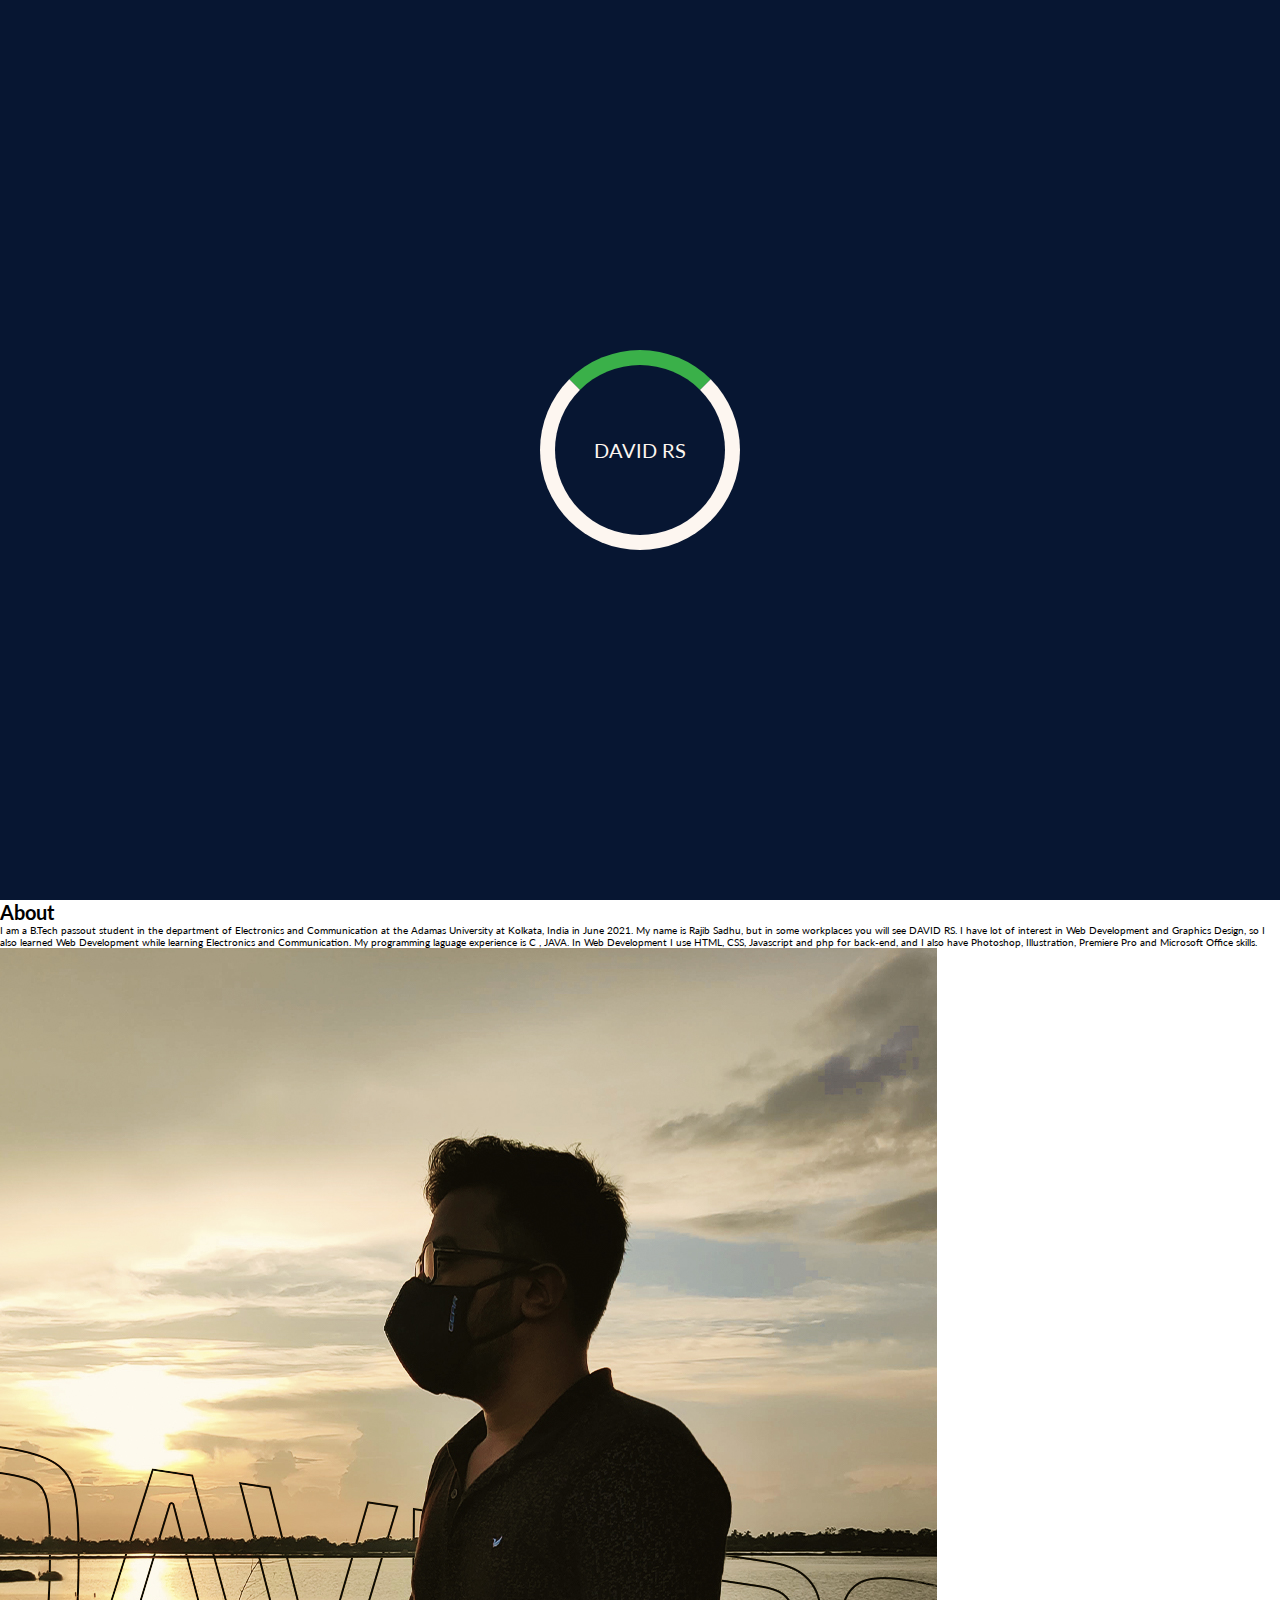
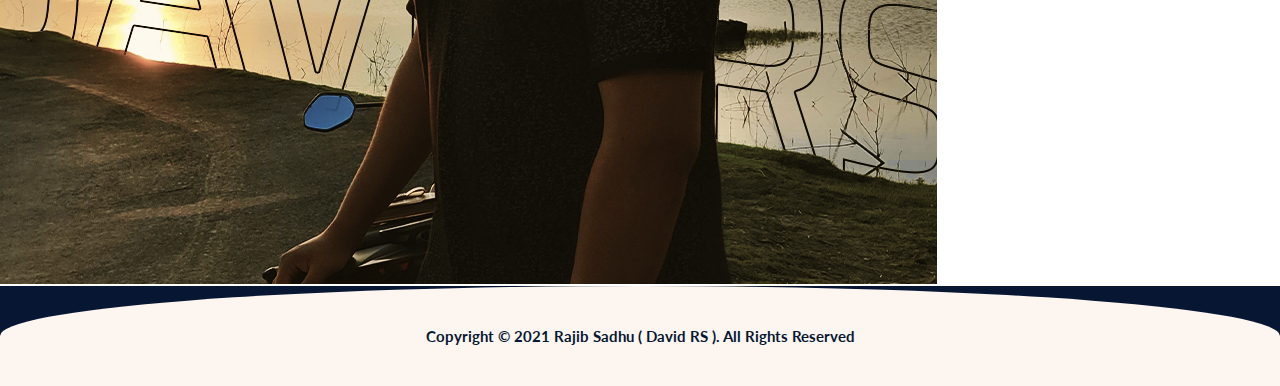
==== index.html @ e4a40521 "about para change" ====
<!DOCTYPE html>
<html lang="en">
<head>
    <meta charset="UTF-8">
    <meta http-equiv="X-UA-Compatible" content="IE=edge">
    <meta name="viewport" content="width=device-width, initial-scale=1.0">
    <link rel="shortcut icon" href="content/RS logo 1.png" type="image/x-icon">
    <script src="https://kit.fontawesome.com/f0874bf18b.js" crossorigin="anonymous"></script>
    <link rel="stylesheet" href="index-style.css">
    <title>Rajib Sadhu - Portfolio</title>
</head>
<body onload="pageLoad()">

    <div id="page_loader">
        <span class="Ploader"></span>
    </div>

    <header>
        <div class="left_head">
            <img src="content/rajib_design.png" alt="">
        </div>
        <div class="right_head">
            <h1>Rajib Sadhu</h1>
            <h2>I’m a Web Developer and Graphics Designer. Actually I went to Engineer college for Electronics & Communication and  <b style="color: #3ab049;">returned</b> as a programmer.</h2>
            <div class="head_skill">
                <p>Web Development</p>
                <p>Graphics Designer</p>
                <p>UI / UX</p>
            </div>
            <div class="head_button">
                <a href="#">Contact</a>
                <a href="#">Resume</a>
            </div>
            <div class="head_social">
                <!-- <p>Social Links- </p> -->
                <div class="head_social_links">
                    <a title="Facebook" target="blank" href="https://www.facebook.com/thedavidrs"> <i class="fab fa-facebook-square"></i> </a>
                    <a title="Twitter" target="blank" href="https://twitter.com/rajib_sadhu"><i class="fab fa-twitter-square"></i></a>
                    <a title="Instagram" target="blank" href="https://www.instagram.com/thedavidrs_official/"> <i class="fab fa-instagram-square"></i></a>
                    <a title="Whatsapp" target="blank" href="https://wa.me/9126765077"><i class="fab fa-whatsapp-square"></i></a>
                    <a title="Linkedin" target="blank" href="https://www.linkedin.com/in/rajibsadhu"><i class="fab fa-linkedin"></i></a>
                </div>

            </div>
        </div>
    </header>

    

    <main>


        <section class="about">

            <div class="about_head">
                <h1>About</h1>
            </div>
            <div class="about_bottom">
                <p>
                    I am a B.Tech passout student in the department of Electronics and Communication at the Adamas University at Kolkata, India in June 2021.
                    My name is Rajib Sadhu, but in some workplaces you will see DAVID RS.
                    I have lot of interest in Web Development and Graphics Design, so I also learned Web Development while learning Electronics and Communication.
                    My programming laguage experience is C , JAVA. In Web Development I use HTML, CSS, Javascript and php for back-end, 
                    and I also have Photoshop, Illustration, Premiere Pro and Microsoft Office skills.
                </p>
                <img src="content/rajib_about.jpg" alt="">
            </div>

        </section>



    </main>










    <footer>
        <div class="footer_content">
            <h1>Copyright © 2021 Rajib Sadhu ( David RS ). All Rights Reserved</h1>
        </div>
    </footer>

    <script src="index-js.js"></script>
</body>
</html>
---- index-style.css ----
@import url('https://fonts.googleapis.com/css2?family=Lato:wght@100;300;400;700;900&display=swap');

*{
    margin: 0;padding: 0;box-sizing: border-box;font-family: 'Lato', sans-serif;
}
html{
    font-size: 62.5%;
}

/* --------page loader------ */
#page_loader{
    position: fixed;
    width: 100%;
    height: 100vh;
    background: #071632;
    z-index: 999;
    display: grid;
    place-items: center;
}

#page_loader .Ploader{
width: 20rem;
height: 20rem;
background-color: transparent;
border-radius: 50%;
position: relative;
border: 1.5rem solid #fdf6f0;
border-top: 1.5rem solid #3ab049 ;
z-index: 9999;
animation: loaders 1.5s linear infinite;

}
@keyframes loaders { /* animation use krle keyframe use krtei hbe ..... ekhne amra sudhu holud take na puro circle takei ghoracchi */
            
    0%{
        transform: rotate(0deg); /* 0% e 0 degree */
    }
    100%{
        transform: rotate(360deg); /* 100% hole 360 degree */
    }
}
#page_loader .Ploader::before{
    content: 'David RS';
    width: 100%;
    height: 100%;
    position: absolute;
    color: #fdf6f0;
    font-size: 2rem;
    text-transform: uppercase;
    top: 0;
    left: 0;
    border-radius: 50%;
    display: grid;
    place-items: center;
    animation: loaderText 1.5s linear infinite;
}

@keyframes loaderText { /* animation use krle keyframe use krtei hbe ..... ekhne amra sudhu holud take na puro circle takei ghoracchi */
            
    0%{
        transform: rotate(360deg); /* 0% e 0 degree */
    }
    100%{
        transform: rotate(0deg); /* 100% hole 360 degree */
    }
}






/* -------Header Start--------- */

header{
    width: 100vw;
    height: 100vh;
    background-color: #071632;
    display: flex;
    align-items: center;
    justify-content: space-around;
    padding: 10rem;
}
.left_head{
    width: auto;
    height: 100%;
    /* background-color: rgb(255, 143, 143, 0.5); */
    display: grid;
    place-items: center;
}
header .left_head img{
    width: 50rem;
    height: 58rem;
}
.right_head{
    width: auto;
    height: 100%;
    /* background-color: rgba(116, 78, 255, 0.5); */
   display: flex;
   justify-content: center;
   align-items: center;
   flex-direction: column;
}
.right_head h1{
    width: 60rem;
    height: auto;
    display: grid;
    place-items: center;
    font-size: 8rem;
    text-transform: uppercase;
    color: #fdf6f0;
    margin: 1.5rem 0 1.5rem 0;
    position: relative;
    /* background-color: rgb(0, 255, 255, 0.5); */
    z-index: 2;
    overflow: hidden;
}
.right_head h1::before{
    z-index: -1;
    content: '';
    width: 100%;
    height: 5%;
    background-color: #3ab049;
    position: absolute;
    bottom: 0;
    left: 0;
    animation: headName 5s ease-in-out infinite;

    transform-origin: center;

}
@keyframes headName{
    0%{

        transform: scale(0);
    }

    50%{
 
        transform: scale(1);
    }
    100%{

        transform: scale(0);
    }
}
.right_head h2{
    width: 52rem;
    height: auto;
    text-align: left;
    font-size: 1.8rem;
    font-weight: 400;
    color: #fdf6f0;
    margin: 1.5rem 0 1.5rem 0;
}
.head_skill{
    width: 51rem;
    height: auto;
    display: flex;
    align-items: center;
    justify-content: space-between;
    font-size: 2rem;
    margin: 1.5rem 0 1.5rem 0;
    color: #fdf6f0;
    font-weight: 700;
}
.head_skill p:nth-child(2){
    border-right: .3rem solid #3ab049;
    border-left: .3rem solid #3ab049;
    padding-left: 2.8rem;
    padding-right: 2.8rem;
}
.head_skill p:hover{
    color: #3ab049;
    transition: all 0.2s linear;
}
.head_button{
    width: 51rem;
    height: auto;
    display: flex;
    align-items: center;
    justify-content: space-around;
    margin: 2.5rem 0 1.5rem 0;
}
.head_button a{
    color: #3ab049;
    font-size: 2rem;
    text-transform: uppercase;
    text-decoration: none;
    padding: 1rem 1.5rem;
    border: .1rem solid #3ab049;
    position: relative;
    transition: all 0.3s linear;
    z-index: 1;
    overflow: hidden;
}
.head_button a::before{
    content: '';
    height: 200%;
    width: 200%;
    background-color: #3ab049;
    position: absolute;
    top:0;
    left: -60%;
    transform: rotate(45deg);
    transform-origin: left;
    transition: all 0.3s linear;
    z-index: -1;
}
.head_button a:hover::before{
    transform: rotate(0deg);
    
}

.head_button a:hover{
    color: #fdf6f0;
}
.head_social{
    width: 43rem;
    height: auto;
    display: flex;
    align-items: center;
    justify-content: space-between;
    margin-top: 4rem;
    
}

/* .head_social p{
    width: 15rem;
    height: auto;
    color: #3ab049;
    text-transform: uppercase;
    font-size: 1.5rem;
    margin-right: 2rem;
} */

.head_social .head_social_links{
    width: 100%;
    height: auto;
    display: flex;
    align-items: center;
    justify-content: space-around;
    font-size: 2.3rem;
    
}
.head_social .head_social_links i{
   
    color: #3ab049;
    transition: all 0.3s linear;
}

.head_social .head_social_links i:hover{
    color: #fdf6f0;
}

/* ---------main-------- */

























/* ------ footer ------- */
footer{
    width: 100vw;
    height: 10rem;
    background-color: #071632;
    
    
}
footer .footer_content{
    width: 100%;
    height: 100%;
    background-color: #fdf6f0;
    border-top-left-radius: 50%;
    border-top-right-radius: 50%;
    /* text-align: center; */
    display: grid;
    place-items: center;
}
footer .footer_content h1{
    color: #071632 ;
    font-size: 1.5rem;
}

/* ------- Responsive -------- */








@media (max-width:1024px) {
    html{
        font-size: 57%;
    }
    .left_head{
        margin-top: 5rem;
    }
    
} 
@media (max-width:920px) {
    html{
        font-size: 52%;
    }
    header{
        flex-direction: column;
    }
    .left_head{
        margin-top: 5rem;
    }
    
}
@media (max-width:780px) {
    html{
        font-size: 45%;
    }
    header{
        flex-direction: column;
       
    }
    
}
@media (max-width:450px) {
    html{
        font-size: 35%;
    }
    header{
        flex-direction: column;
    }
    .head_social .head_social_links{
        
        font-size: 4rem;
    }
}
 @media (max-width:320px) {
    html{
        font-size: 23%;
    }
    header{
        flex-direction: column;
    }
    .head_social .head_social_links{
        
        font-size: 4rem;
    }
    
}
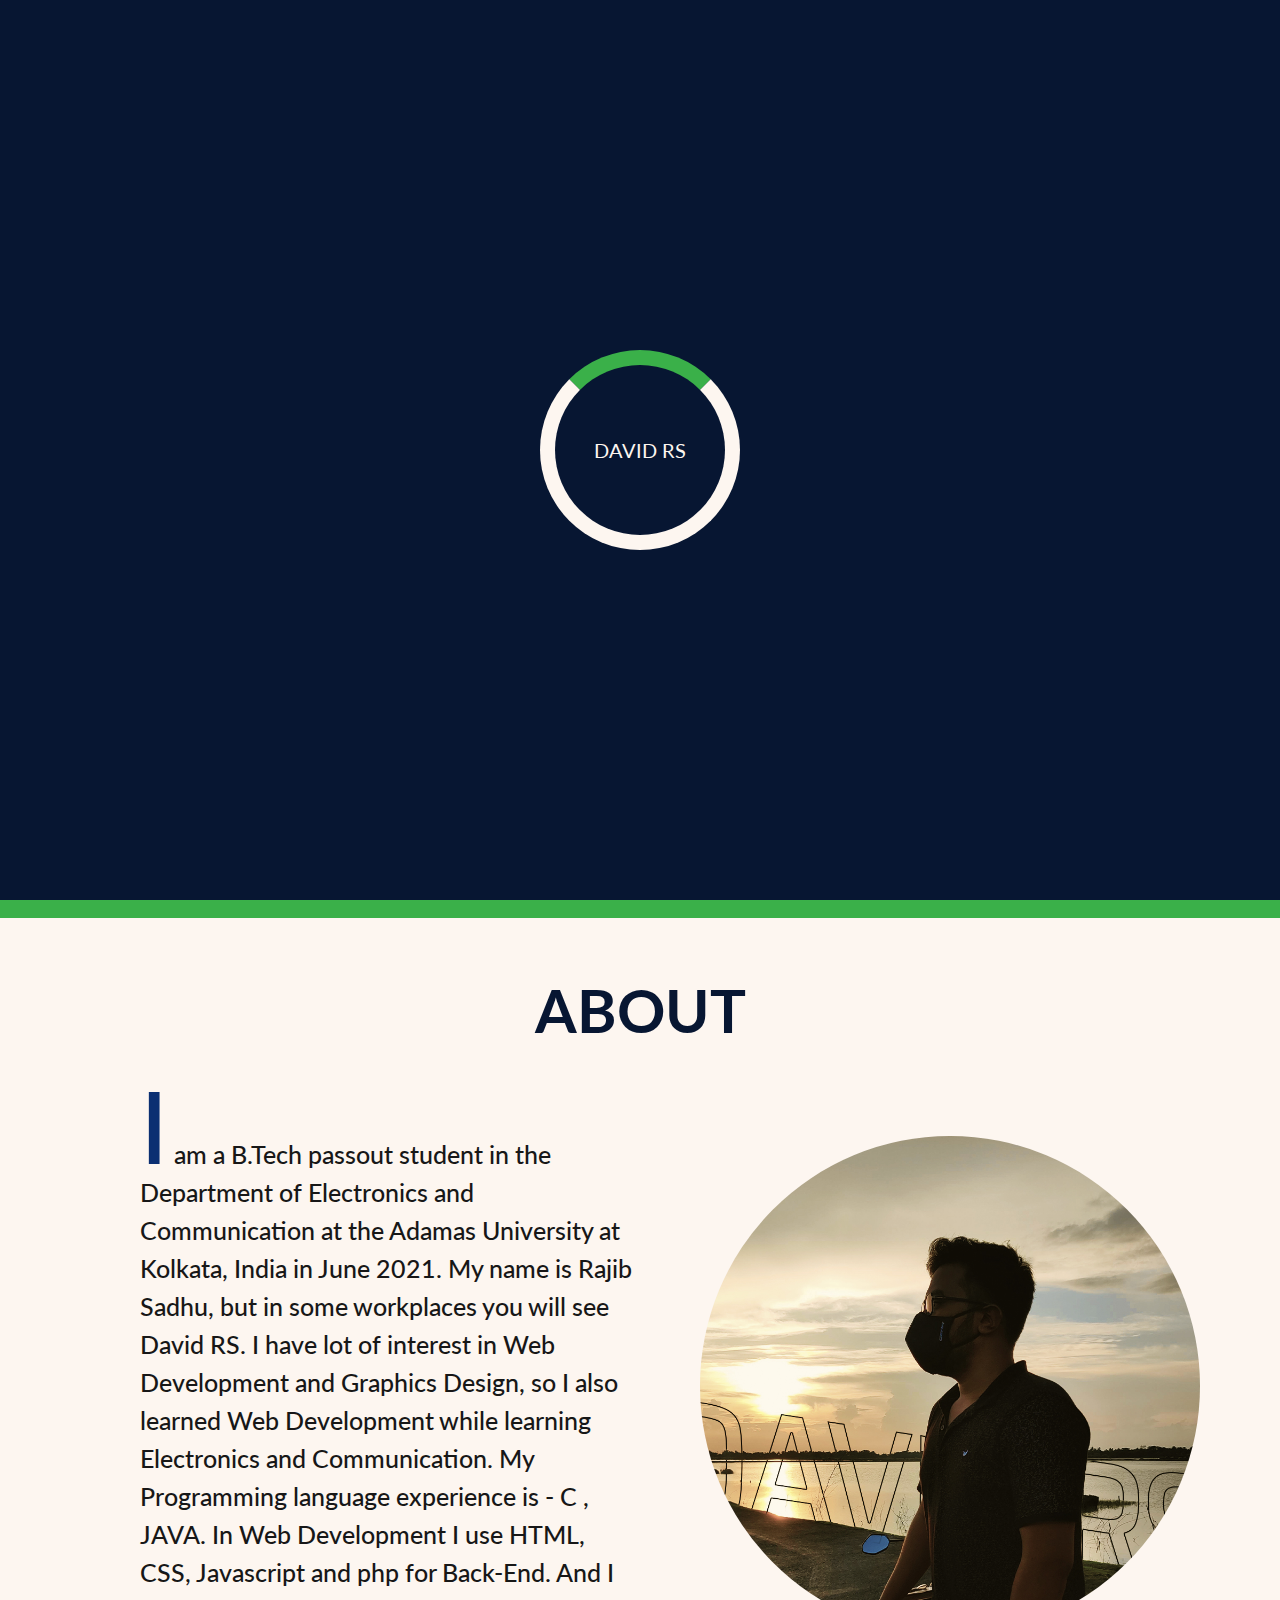
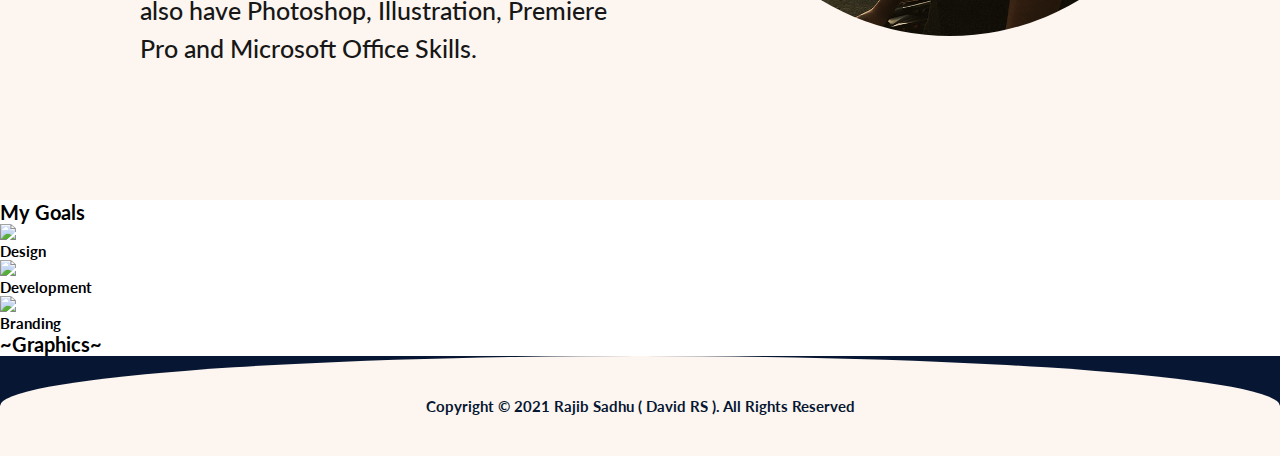
==== commit 9b619e47: "Update index.html" ====
--- a/index.html
+++ b/index.html
@@ -49,7 +49,7 @@
 
     <main>
 
-
+<!-- About -->
         <section class="about">
 
             <div class="about_head">
@@ -57,11 +57,11 @@
             </div>
             <div class="about_bottom">
                 <p>
-                    I am a B.Tech passout student in the department of Electronics and Communication at the Adamas University at Kolkata, India in June 2021.
-                    My name is Rajib Sadhu, but in some workplaces you will see DAVID RS.
+                    I am a B.Tech passout student in the Department of Electronics and Communication at the Adamas University at Kolkata, India in June 2021.
+                    My name is Rajib Sadhu, but in some workplaces you will see David RS.
                     I have lot of interest in Web Development and Graphics Design, so I also learned Web Development while learning Electronics and Communication.
-                    My programming laguage experience is C , JAVA. In Web Development I use HTML, CSS, Javascript and php for back-end, 
-                    and I also have Photoshop, Illustration, Premiere Pro and Microsoft Office skills.
+                    My Programming language experience is - C , JAVA. In Web Development I use HTML, CSS, Javascript and php for Back-End.
+                    And I also have Photoshop, Illustration, Premiere Pro and Microsoft Office Skills.
                 </p>
                 <img src="content/rajib_about.jpg" alt="">
             </div>
@@ -70,9 +70,60 @@
 
 
 
+
+
     </main>
 
 
+<!--My Gaols -->
+
+<section class="goals">
+    <div class="goals_head">
+        <h1>My Goals</h1>
+    </div>
+    <div class="container">
+        <div class="goalsBx">
+            <div>
+                <img src="content/icon1.png">
+                <h2>Design</h2>
+            </div>
+        </div>
+        <div class="goalsBx">
+            <div>
+                <img src="content/icon2.png">
+                <h2>Development</h2>
+            </div>
+        </div>
+            
+        <div class="goalsBx">
+            <div>
+                <img src="content/icon3.png">
+                <h2>Branding</h2>
+            </div>
+        </div>
+    </div>
+
+
+</section>
+
+
+<!-- Graphics Design Portfolio -->
+
+<section class="design">
+    <div class="design_head">
+        <h1>~Graphics~</h1>
+        
+    </div>
+    <div class="design_bottom">
+        <div id="designId" class="design_photo">
+            
+        </div>
+    </div>
+    
+    
+
+
+</section>      
 
 
 
--- a/index-style.css
+++ b/index-style.css
@@ -6,6 +6,8 @@
 html{
     font-size: 62.5%;
 }
+
+
 
 /* --------page loader------ */
 #page_loader{
@@ -30,13 +32,13 @@
 animation: loaders 1.5s linear infinite;
 
 }
-@keyframes loaders { /* animation use krle keyframe use krtei hbe ..... ekhne amra sudhu holud take na puro circle takei ghoracchi */
+@keyframes loaders { 
             
     0%{
-        transform: rotate(0deg); /* 0% e 0 degree */
+        transform: rotate(0deg); 
     }
     100%{
-        transform: rotate(360deg); /* 100% hole 360 degree */
+        transform: rotate(360deg); 
     }
 }
 #page_loader .Ploader::before{
@@ -55,13 +57,13 @@
     animation: loaderText 1.5s linear infinite;
 }
 
-@keyframes loaderText { /* animation use krle keyframe use krtei hbe ..... ekhne amra sudhu holud take na puro circle takei ghoracchi */
+@keyframes loaderText { 
             
     0%{
-        transform: rotate(360deg); /* 0% e 0 degree */
+        transform: rotate(360deg); 
     }
     100%{
-        transform: rotate(0deg); /* 100% hole 360 degree */
+        transform: rotate(0deg);
     }
 }
 
@@ -80,6 +82,24 @@
     align-items: center;
     justify-content: space-around;
     padding: 10rem;
+
+
+}
+header::before{
+    content: '';
+    height: 104%;
+    width: 104%;
+    position: absolute;
+    background-color: #3ab049;
+    animation: headAn 2s normal forwards ease-in-out;
+}
+@keyframes headAn{
+    0%{
+        left: 0;
+    }
+    100%{
+        left: -105%;
+    }
 }
 .left_head{
     width: auto;
@@ -144,6 +164,8 @@
         transform: scale(0);
     }
 }
+
+
 .right_head h2{
     width: 52rem;
     height: auto;
@@ -257,13 +279,68 @@
 
 
 
-
-
-
-
-
-
-
+/* ---about--- */
+
+.about{
+    width: 100vw;
+    height: 100vh;
+    background-color: #fdf6f0;
+    display: flex;
+    justify-content: center;
+    align-items: center;
+    flex-direction: column;
+    padding: 8rem;
+}
+.about .about_head{
+    width: 100%;
+    height: 15vh;
+    /* background-color: rgb(58, 176, 73,.2); */
+    display: grid;
+    place-items: center;
+}
+
+.about .about_head h1{
+    font-size: 6rem;
+    color: #071632;
+    text-transform: uppercase;
+    animation: aboutHead 5s ease-in-out infinite;
+}
+@keyframes aboutHead{
+    0%{ color: #071632; }
+    50%{ color: #3ab049; }
+    100%{ color: #071632; }
+}
+
+.about .about_bottom{
+    width: 100%;
+    height: 85vh;
+    display: flex;
+    justify-content: space-between;
+    align-items: center;
+}
+.about .about_bottom img{
+    width: 50rem;
+    height: 50rem;
+    border-radius: 50%;
+    transition: all 1.5s linear;
+}
+
+.about .about_bottom img:hover{
+    filter: grayscale(1);
+}
+
+.about .about_bottom p{
+    line-height: 3.8rem;
+    font-size: 2.5rem;
+    color: #171717;
+    padding: 6rem;
+    font-weight: 500;
+}
+
+.about .about_bottom p::first-letter{
+    font-size: 10rem;
+    color: #0b2f72;
+}
 
 
 
@@ -302,6 +379,10 @@
     font-size: 1.5rem;
 }
 
+
+
+
+
 /* ------- Responsive -------- */
 
 
@@ -318,19 +399,30 @@
     .left_head{
         margin-top: 5rem;
     }
+    .about{
+       
+        padding: 4rem;
+    }
+.about .about_bottom p{
+    font-size: 2.5rem;
+    
+}
     
 } 
 @media (max-width:920px) {
     html{
-        font-size: 52%;
+        font-size: 45%;
     }
     header{
         flex-direction: column;
     }
     .left_head{
-        margin-top: 5rem;
-    }
-    
+        margin-top: 1rem;
+    }
+    .head_social .head_social_links{
+        
+        font-size: 4rem;
+    }
 }
 @media (max-width:780px) {
     html{
@@ -340,6 +432,15 @@
         flex-direction: column;
        
     }
+    .about .about_bottom{
+        flex-direction: column;
+        justify-content: space-around;
+    }
+
+    .about{
+       
+        padding: 2.2rem;
+    }
     
 }
 @media (max-width:450px) {
@@ -353,6 +454,21 @@
         
         font-size: 4rem;
     }
+    
+    .about .about_bottom{
+    flex-direction: column;
+    justify-content: space-around;
+    }
+    .about .about_bottom img{
+        width: 30rem;
+        height: 30rem;
+    }
+    .about .about_bottom p{
+        
+        line-height: 3.5rem;
+    }
+        
+    
 }
  @media (max-width:320px) {
     html{
@@ -365,5 +481,13 @@
         
         font-size: 4rem;
     }
-    
+    .about .about_bottom img{
+        width: 40rem;
+        height: 40rem;
+    }
+    .about .about_bottom{
+    flex-direction: column;
+    justify-content: space-around;
+    }
+ 
 } 
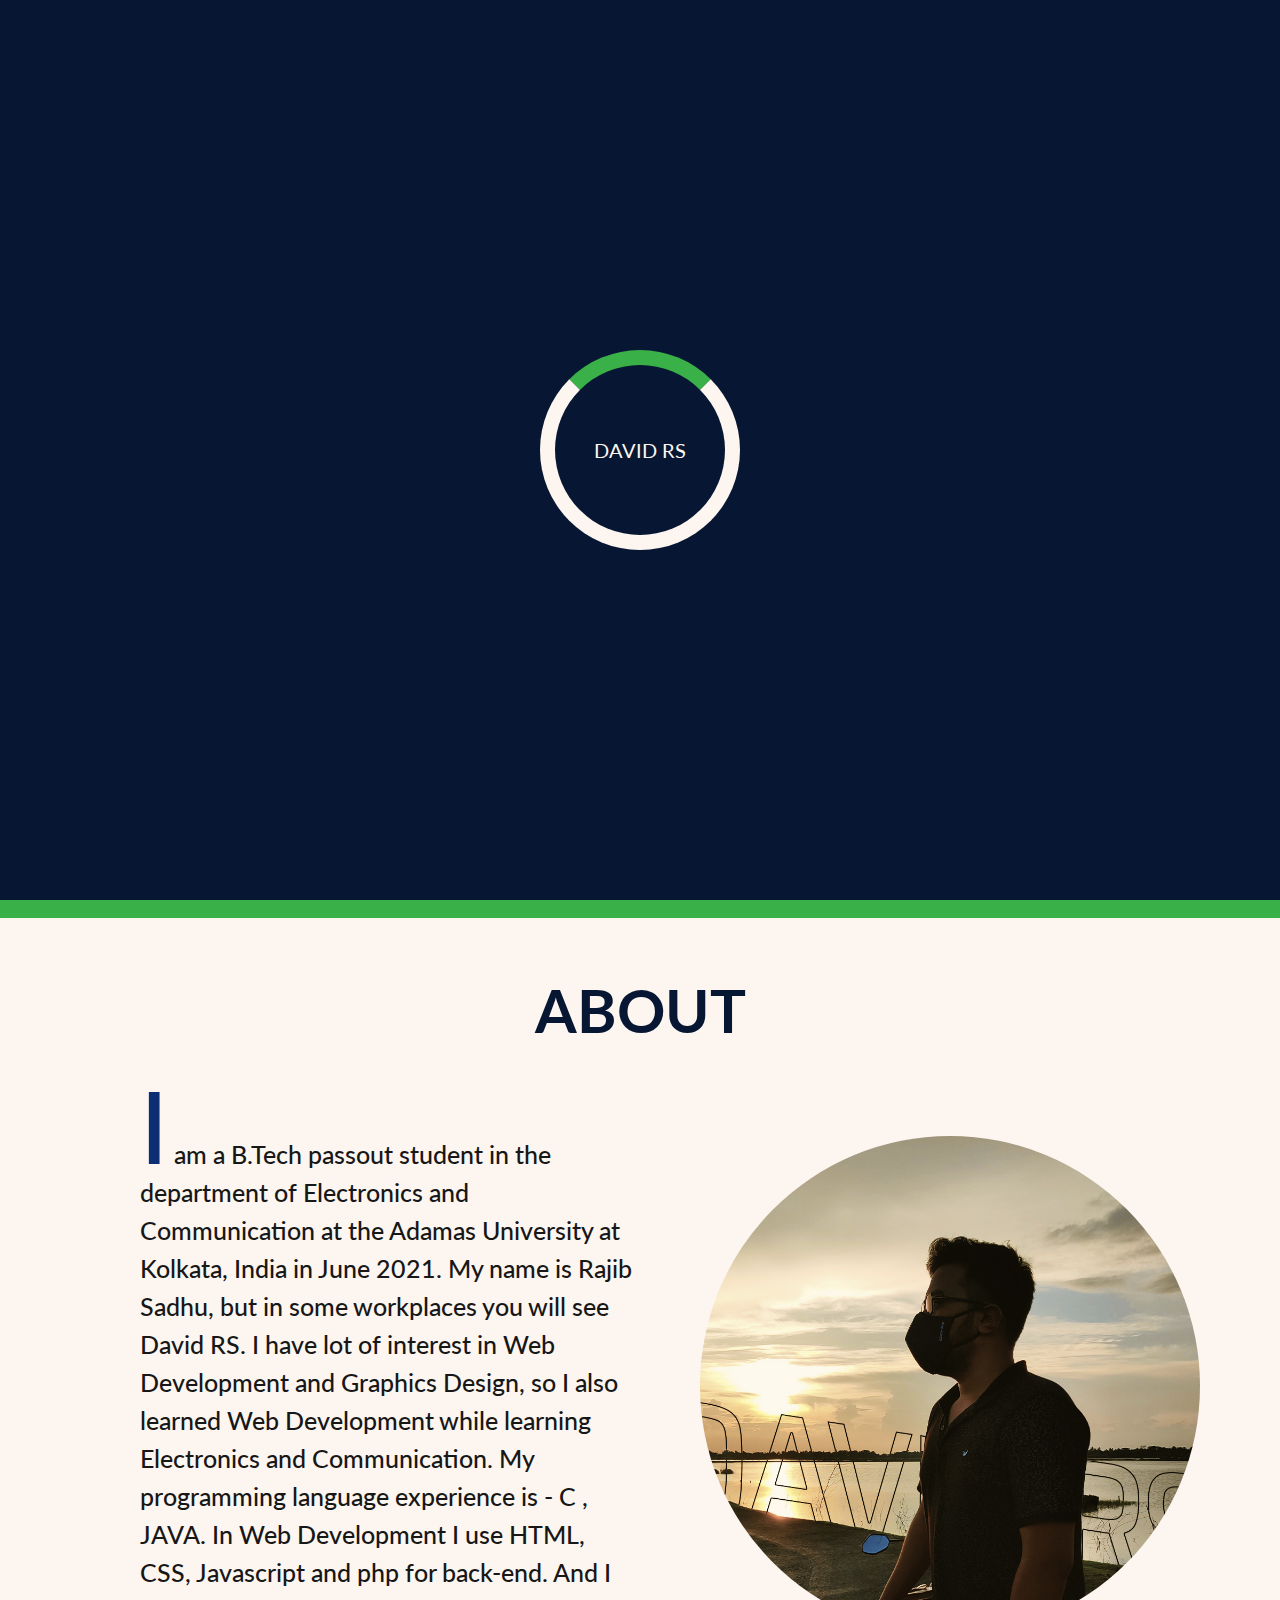
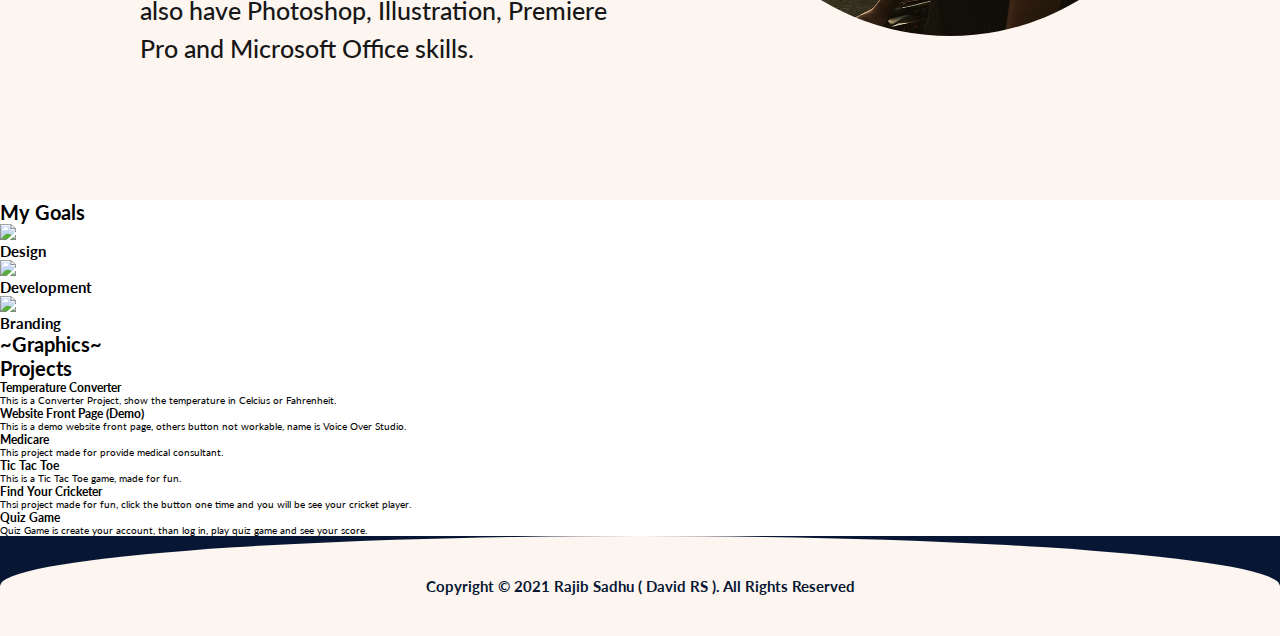
==== commit 4d573234: "project section add" ====
--- a/index.html
+++ b/index.html
@@ -28,8 +28,8 @@
                 <p>UI / UX</p>
             </div>
             <div class="head_button">
-                <a href="#">Contact</a>
-                <a href="#">Resume</a>
+                <a target="blank" href="contact.html">Contact</a>
+                <a target="blank" href="content/resume.pdf">Resume</a>
             </div>
             <div class="head_social">
                 <!-- <p>Social Links- </p> -->
@@ -37,7 +37,7 @@
                     <a title="Facebook" target="blank" href="https://www.facebook.com/thedavidrs"> <i class="fab fa-facebook-square"></i> </a>
                     <a title="Twitter" target="blank" href="https://twitter.com/rajib_sadhu"><i class="fab fa-twitter-square"></i></a>
                     <a title="Instagram" target="blank" href="https://www.instagram.com/thedavidrs_official/"> <i class="fab fa-instagram-square"></i></a>
-                    <a title="Whatsapp" target="blank" href="https://wa.me/9126765077"><i class="fab fa-whatsapp-square"></i></a>
+                    <a title="Whatsapp" target="blank" href="https://wa.me/919126765077"><i class="fab fa-whatsapp-square"></i></a>
                     <a title="Linkedin" target="blank" href="https://www.linkedin.com/in/rajibsadhu"><i class="fab fa-linkedin"></i></a>
                 </div>
 
@@ -57,11 +57,11 @@
             </div>
             <div class="about_bottom">
                 <p>
-                    I am a B.Tech passout student in the Department of Electronics and Communication at the Adamas University at Kolkata, India in June 2021.
+                    I am a B.Tech passout student in the department of Electronics and Communication at the Adamas University at Kolkata, India in June 2021.
                     My name is Rajib Sadhu, but in some workplaces you will see David RS.
                     I have lot of interest in Web Development and Graphics Design, so I also learned Web Development while learning Electronics and Communication.
-                    My Programming language experience is - C , JAVA. In Web Development I use HTML, CSS, Javascript and php for Back-End.
-                    And I also have Photoshop, Illustration, Premiere Pro and Microsoft Office Skills.
+                    My programming language experience is - C , JAVA. In Web Development I use HTML, CSS, Javascript and php for back-end.
+                    And I also have Photoshop, Illustration, Premiere Pro and Microsoft Office skills.
                 </p>
                 <img src="content/rajib_about.jpg" alt="">
             </div>
@@ -72,7 +72,6 @@
 
 
 
-    </main>
 
 
 <!--My Gaols -->
@@ -121,13 +120,119 @@
     </div>
     
     
-
-
 </section>      
 
-
-
-
+<!-- Projects -->
+
+
+    <section class="projects">
+
+        <div class="projects_head">
+            <h1>Projects</h1>
+        </div>
+        <div class="projects_bottom">
+
+            <div class="project_left">
+
+                <!-- card 1 -->
+
+                <div class="project_card">
+                    <div class="pCard_left">
+                        <h3>Temperature Converter</h3>
+                        <p>This is a Converter Project, show the temperature in Celcius or Fahrenheit.</p>
+                    </div>
+                    <div class="pCard_right">
+                        <a title="Github" target="_blank" href="https://github.com/rajib-sadhu/temperature.git"> <i class="fab fa-github"></i> </a>
+                        <a title="Webpage" target="_blank" href="https://rajib-sadhu.github.io/temperature/"><i class="fas fa-globe"></i></a>
+                    </div>
+                </div>
+
+                 <!-- card 2 -->
+
+                 <div class="project_card">
+                    <div class="pCard_left">
+                        <h3>Website Front Page (Demo)</h3>
+                        <p>This is a demo website front page, others button not workable, name is Voice Over Studio.</p>
+                    </div>
+                    <div class="pCard_right">
+                        <a title="Github" target="_blank" href="https://github.com/rajib-sadhu/voice_over_studio.git"> <i class="fab fa-github"></i> </a>
+                        <a title="Webpage" target="_blank" href="https://rajib-sadhu.github.io/voice_over_studio"><i class="fas fa-globe"></i></a>
+                    </div>
+                </div>
+
+                 <!-- card 3 -->
+
+                 <div class="project_card">
+                    <div class="pCard_left">
+                        <h3>Medicare</h3>
+                        <p>This project made for provide medical consultant.</p>
+                    </div>
+                    <div class="pCard_right">
+                        <a title="Github" target="_blank" href="https://github.com/rajib-sadhu/medicare.git"> <i class="fab fa-github"></i> </a>
+                        <!-- <a title="Webpage" target="_blank" href="#"><i class="fas fa-globe"></i></a> -->
+                    </div>
+                </div>
+
+
+
+
+
+            </div>
+            <div class="project_right">
+
+                 <!-- card 4 -->
+
+                 <div class="project_card">
+                    <div class="pCard_left">
+                        <h3>Tic Tac Toe</h3>
+                        <p>This is a Tic Tac Toe game, made for fun.</p>
+                    </div>
+                    <div class="pCard_right">
+                        <a title="Github" target="_blank" href="https://github.com/rajib-sadhu/tictactoe.git"> <i class="fab fa-github"></i> </a>
+                        <a title="Webpage" target="_blank" href="https://rajib-sadhu.github.io/tictactoe/"><i class="fas fa-globe"></i></a>
+                    </div>
+                </div>
+
+
+                 <!-- card 5 -->
+
+                 <div class="project_card">
+                    <div class="pCard_left">
+                        <h3>Find Your Cricketer</h3>
+                        <p>Thsi project made for fun, click the button one time and you will be see your cricket player.</p>
+                    </div>
+                    <div class="pCard_right">
+                        <a title="Github" target="_blank" href="https://github.com/rajib-sadhu/random-cricketer.git"> <i class="fab fa-github"></i> </a>
+                        <a title="Webpage" target="_blank" href="https://rajib-sadhu.github.io/random-cricketer"><i class="fas fa-globe"></i></a>
+                    </div>
+                </div>
+
+
+
+                 <!-- card 6 -->
+
+                 <div class="project_card">
+                    <div class="pCard_left">
+                        <h3>Quiz Game</h3>
+                        <p>Quiz Game is create your account, than log in, play quiz game and see your score.</p>
+                    </div>
+                    <div class="pCard_right">
+                        <a title="Github" target="_blank" href="https://github.com/rajib-sadhu/quiz-game.git"> <i class="fab fa-github"></i> </a>
+                        <!-- <a title="Webpage" target="_blank" href="#"><i class="fas fa-globe"></i></a> -->
+                    </div>
+                </div>
+
+
+
+            </div>
+
+        </div>
+        
+
+    </section>
+
+
+</main>
 
 
 
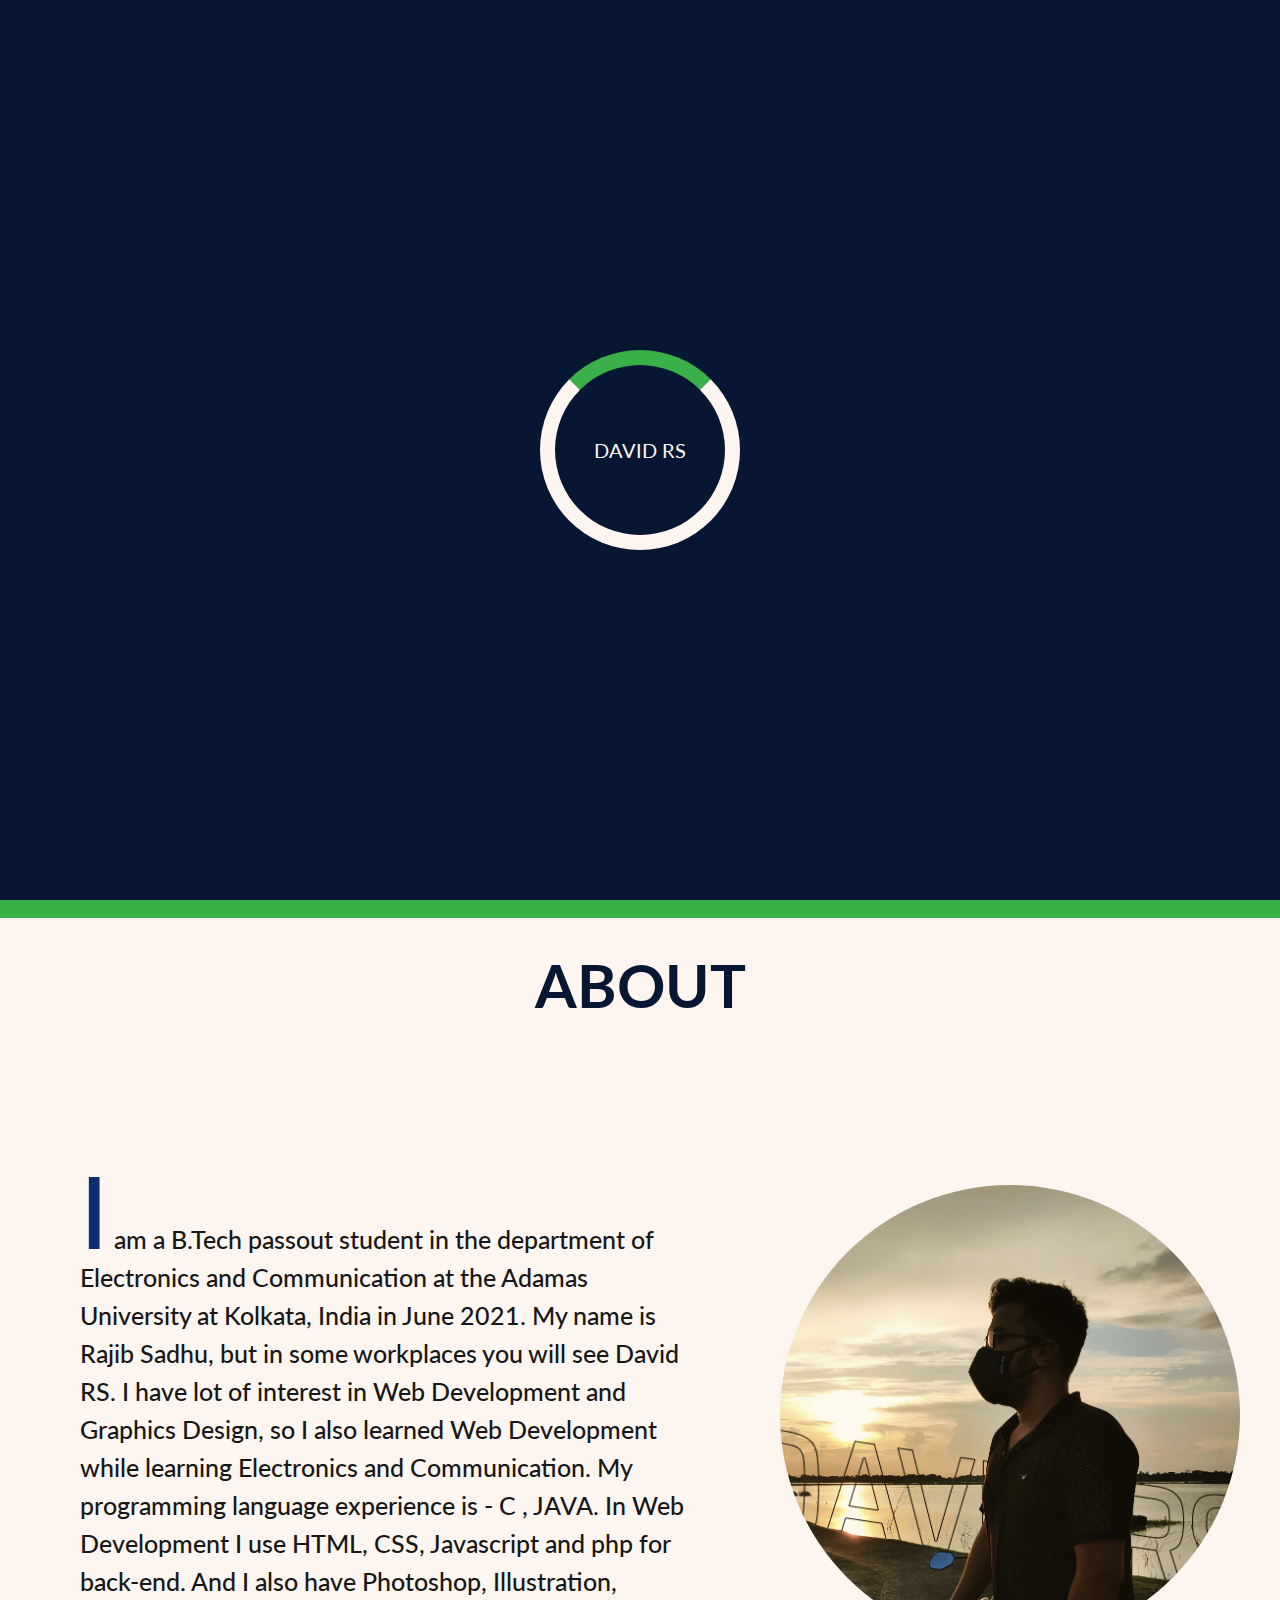
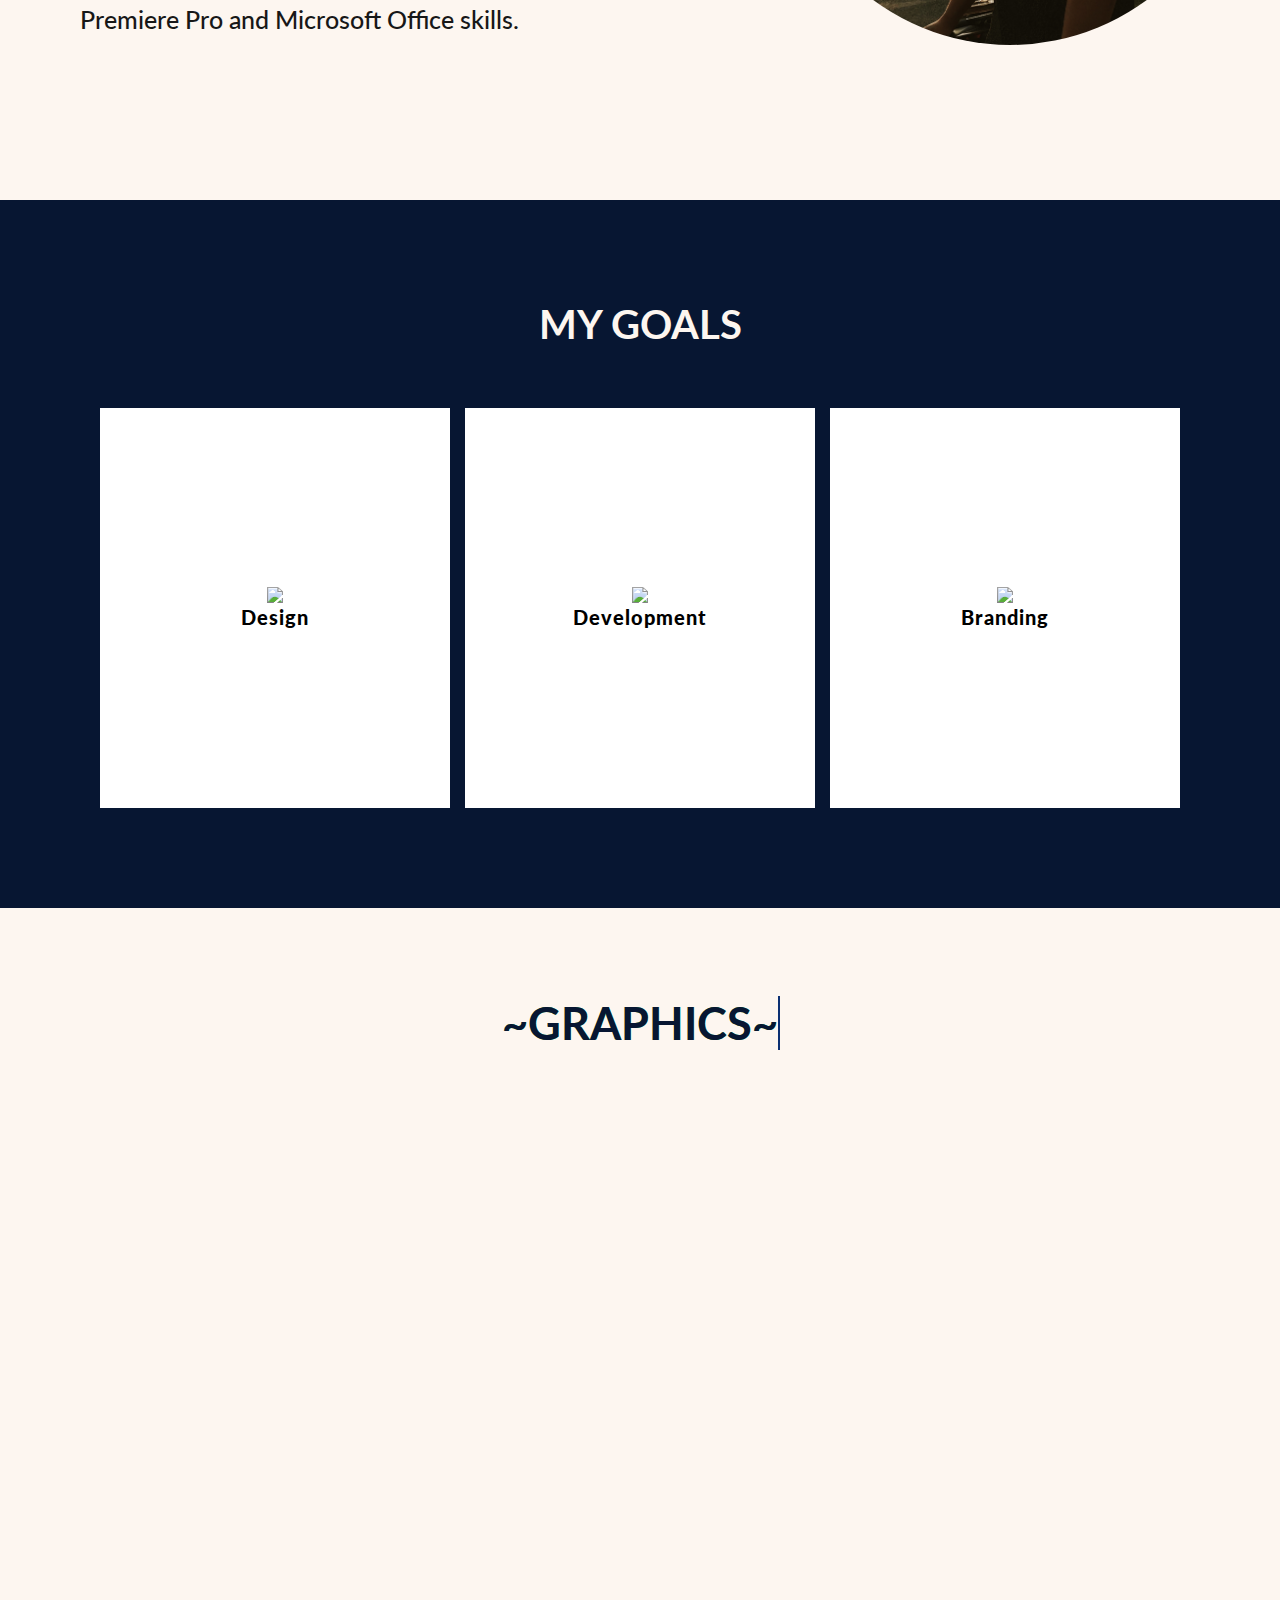
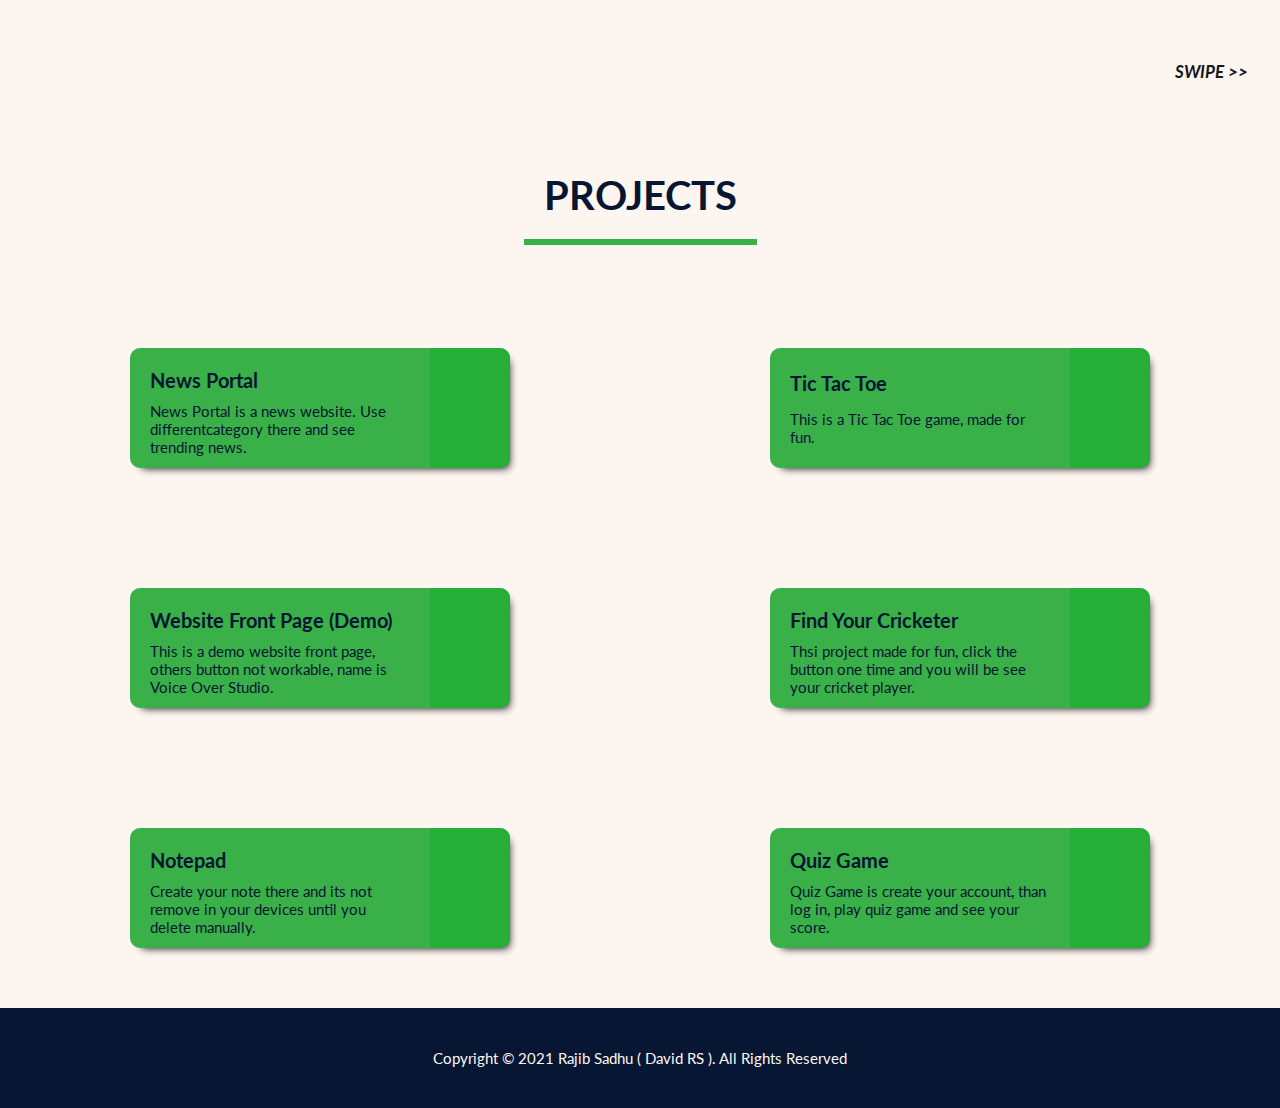
==== commit 42e3a608: "Add News Portal Project" ====
--- a/index.html
+++ b/index.html
@@ -138,12 +138,12 @@
 
                 <div class="project_card">
                     <div class="pCard_left">
-                        <h3>Temperature Converter</h3>
-                        <p>This is a Converter Project, show the temperature in Celcius or Fahrenheit.</p>
-                    </div>
-                    <div class="pCard_right">
-                        <a title="Github" target="_blank" href="https://github.com/rajib-sadhu/temperature.git"> <i class="fab fa-github"></i> </a>
-                        <a title="Webpage" target="_blank" href="https://rajib-sadhu.github.io/temperature/"><i class="fas fa-globe"></i></a>
+                        <h3>News Portal</h3>
+                        <p>News Portal is a news website. Use differentcategory there and see trending news.</p>
+                    </div>
+                    <div class="pCard_right">
+                        <a title="Github" target="_blank" href="https://github.com/rajib-sadhu/news-portal"> <i class="fab fa-github"></i> </a>
+                        <a title="Webpage" target="_blank" href="https://rajib-sadhu.github.io/news-portal/"><i class="fas fa-globe"></i></a>
                     </div>
                 </div>
 
@@ -164,12 +164,12 @@
 
                  <div class="project_card">
                     <div class="pCard_left">
-                        <h3>Medicare</h3>
-                        <p>This project made for provide medical consultant.</p>
-                    </div>
-                    <div class="pCard_right">
-                        <a title="Github" target="_blank" href="https://github.com/rajib-sadhu/medicare.git"> <i class="fab fa-github"></i> </a>
-                        <!-- <a title="Webpage" target="_blank" href="#"><i class="fas fa-globe"></i></a> -->
+                        <h3>Notepad</h3>
+                        <p>Create your note there and its not remove in your devices until you delete manually.</p>
+                    </div>
+                    <div class="pCard_right">
+                        <a title="Github" target="_blank" href="https://github.com/rajib-sadhu/notepad-js"> <i class="fab fa-github"></i> </a>
+                        <a title="Webpage" target="_blank" href="https://rajib-sadhu.github.io/notepad-js/"><i class="fas fa-globe"></i></a>
                     </div>
                 </div>
 
@@ -203,7 +203,7 @@
                     </div>
                     <div class="pCard_right">
                         <a title="Github" target="_blank" href="https://github.com/rajib-sadhu/random-cricketer.git"> <i class="fab fa-github"></i> </a>
-                        <a title="Webpage" target="_blank" href="https://rajib-sadhu.github.io/random-cricketer"><i class="fas fa-globe"></i></a>
+                        <a title="Webpage" target="_blank" href="https://random-cricketer-app.web.app/players"><i class="fas fa-globe"></i></a>
                     </div>
                 </div>
 
--- a/index-style.css
+++ b/index-style.css
@@ -7,7 +7,9 @@
     font-size: 62.5%;
 }
 
-
+body{
+    background-color: #fdf6f0;
+}
 
 /* --------page loader------ */
 #page_loader{
@@ -75,15 +77,13 @@
 /* -------Header Start--------- */
 
 header{
-    width: 100vw;
+    width: 100%;
     height: 100vh;
     background-color: #071632;
     display: flex;
     align-items: center;
     justify-content: space-around;
     padding: 10rem;
-
-
 }
 header::before{
     content: '';
@@ -277,7 +277,12 @@
 
 /* ---------main-------- */
 
-
+main{
+    width: 100%;
+    height: auto;
+    
+
+}
 
 /* ---about--- */
 
@@ -289,7 +294,8 @@
     justify-content: center;
     align-items: center;
     flex-direction: column;
-    padding: 8rem;
+    padding: 2rem;
+    
 }
 .about .about_head{
     width: 100%;
@@ -323,6 +329,7 @@
     height: 50rem;
     border-radius: 50%;
     transition: all 1.5s linear;
+    padding: 2rem;
 }
 
 .about .about_bottom img:hover{
@@ -344,7 +351,306 @@
 
 
 
-
+/* -----my goals---- */
+
+
+
+.goals{
+    padding: 100px;
+    text-align: center;
+    background: #071632;
+}
+.goals .goals_head h1{
+    color: #fdf6f0;
+    font-size: 4rem;
+    text-transform: uppercase;
+    animation: goalHead 1s linear infinite;
+}
+@-webkit-keyframes goalHead{
+    0%{
+        transform: scale(1);
+    }
+    20%{
+        transform: scale(1);
+    }
+    40%{
+        transform: scale(1.06);
+    }
+    60%{
+        transform: scale(1.02);
+    }
+    80%{
+        transform: scale(1.06);
+    }
+    100%{
+        transform: scale(1);
+    }
+}
+.goals .container
+{
+    width: 100%;
+    display: flex;
+    justify-content: space-between;
+    align-items: center;
+    flex-wrap: wrap;
+    margin-top: 6rem ;
+}
+.goals .container .goalsBx
+{
+    position: relative;
+    background: #fff;
+    width: 35rem;
+    height: 40rem;
+    display: flex;
+    justify-content: center;
+    align-items: center;
+    transition: all .3s linear;
+    overflow: hidden;
+    object-fit: cover;
+
+}
+
+.goals .container .goalsBx:hover{
+    transform: scale(1.04);
+}
+.goals .container .goalsBx img
+{
+    max-width: 10rem;
+}
+.goals .container .goalsBx h2
+{
+    font-weight: 1000;
+    font-size: 2rem;
+    letter-spacing: 0.1rem;
+}
+
+/* -----Graphics Design---- */
+.design
+    {
+        width: 100%;
+        height: 80rem;
+        padding: 5rem;
+        display: flex;
+        justify-content: space-around;
+        align-items: center;
+        flex-direction: column;
+        padding: 2rem;
+    }
+.design .design_head{
+    height: 20rem;
+    width: 100%;
+    text-align: center;
+    display: grid;
+    place-items: center;
+    /* background-color: rgb(58, 176, 73, 0.5); */
+}
+.design .design_head h1{
+    color: #3ab049;
+    font-size: 4.5rem;
+    text-transform: uppercase;
+    position: relative;
+}
+
+
+.design .design_head h1::before{
+    content: "~Graphics~";
+    position: absolute;
+    width:100%;
+    color: #071632;
+    top: 0;
+    left: 0;
+    border-right:  0.2rem solid #0b2f72;
+    animation: text 3s linear infinite;
+    -webkit-animation: text 3s linear infinite;
+    overflow: hidden;
+
+}
+
+
+ @-webkit-keyframes text{
+
+    0%{
+        width: 0%;
+    }
+    50%{
+        width: 100%;
+    }
+    100%{
+        width: 0%;
+    }
+
+} 
+
+
+.design .design_bottom{
+    width: 100%;
+    height: 60rem;
+    display: grid;
+    place-items: center;
+    position:relative;
+    /* background-color: rgba(167, 255, 179, 0.5); */
+    
+}
+
+.design .design_bottom::after{
+    content: 'swipe >>';
+    text-transform: uppercase;
+    font-size: 1.7rem;
+    color: #171717;
+    font-style: italic;
+    font-weight: bolder;
+    position: absolute;
+    right: 1%;
+    bottom: 1%;
+}
+
+.design .design_bottom .design_photo{
+
+    width: 100%;
+    display: flex;
+    overflow: hidden;
+    overflow-x: scroll;
+}
+
+.design .design_bottom .design_photo img{
+
+    padding: 2rem;
+    border-radius: 3.3rem;
+    transition: all .2s linear;
+    width: 40rem;
+    height: 45rem;
+    background: cover;
+    
+}
+
+.design .design_bottom .design_photo img:hover{
+    transform: scale(1.1);
+}
+
+.design .design_bottom .design_photo::-webkit-scrollbar{
+    overflow: hidden;
+}
+
+.projects{
+    width: 100%;
+    height: 100vh;
+    display: flex;
+    justify-content: space-around;
+    align-items: center;
+    flex-direction: column;
+}
+
+.projects .projects_head{
+    width: 100%;
+    height: 20%;
+    /* background-color: rgba(176, 101, 58, 0.2); */
+    display: flex;
+    align-items: center;
+    justify-content: center;
+    position: relative;
+}
+.projects .projects_head h1{
+    color: #071632;
+    font-size: 4rem;
+    text-transform: uppercase;
+    padding: 2rem;
+    border-bottom: 0.6rem solid #3ab049;
+}
+
+
+
+
+.projects .projects_bottom{
+    width: 100%;
+    height: 80%;
+    /* background-color: rgb(58, 176, 73,.2); */
+    display: flex;
+    align-items: center;
+    justify-content: space-around;
+    
+    
+}
+
+.projects .projects_bottom .project_left,.project_right{
+
+    width: 100%;
+    height: 100%;
+    display: flex;
+    justify-content: space-around;
+    align-items: center;
+    flex-direction: column;
+}
+
+.project_card{
+    width: 38rem;
+    height: 12rem;
+    background-color: #3ab049;
+    border-radius: 1rem;
+    /* padding: 2rem; */
+    display: flex;
+    justify-content: space-between;
+    align-items: center;
+    flex-direction: row;
+    box-shadow: 0.5rem .6rem 0.8rem -0.6rem black;
+}
+.project_card .pCard_left{
+    width: 30rem;
+    height: 100%;
+    /* background-color: #f7ff86; */
+    display: flex;
+    flex-direction: column;
+    align-items: flex-start;
+    justify-content: space-around;
+    padding: 2rem;
+}
+
+.project_card .pCard_left h3{
+    font-size: 2rem;
+    color: #071632;
+    margin-bottom: 1rem;
+}
+
+.project_card .pCard_left p{
+    font-size: 1.5rem;
+    color: #071632;
+}
+
+.project_card .pCard_right{
+    width: 8rem;
+    height: 100%;
+    /* background-color: #fcffce; */
+    display: flex;
+    flex-direction: column;
+    align-items:center;
+    justify-content: space-around;
+    background-color: #25af38;
+    border-bottom-right-radius: 1rem;
+    border-top-right-radius: 1rem;
+}
+.project_card .pCard_right a{
+
+    text-decoration: none;
+    color: #071632;
+    font-size: 3rem;
+    overflow: hidden;
+    width: 100%;
+    height: 100%;
+    display: grid;
+    place-items: center;
+}
+
+.project_card .pCard_right a:first-child{
+    border-top-right-radius: 1rem;
+}
+.project_card .pCard_right a:last-child{
+    border-bottom-right-radius: 1rem;
+}
+
+.project_card .pCard_right a:hover{
+    color: #fdf6f0;
+    background-color: #071632;
+
+}
 
 
 
@@ -358,26 +664,28 @@
 
 /* ------ footer ------- */
 footer{
-    width: 100vw;
     height: 10rem;
+    background-color: transparent;
+ 
+}
+footer .footer_content{
+    width: 100%;
+    height: 100%;
     background-color: #071632;
-    
-    
-}
-footer .footer_content{
-    width: 100%;
-    height: 100%;
-    background-color: #fdf6f0;
-    border-top-left-radius: 50%;
-    border-top-right-radius: 50%;
+    /* border-top-left-radius: 50%;
+    border-top-right-radius: 50%; */
     /* text-align: center; */
     display: grid;
     place-items: center;
 }
 footer .footer_content h1{
-    color: #071632 ;
+    color: #fdf6f0 ;
     font-size: 1.5rem;
-}
+    font-weight: 400;
+}
+
+
+
 
 
 
@@ -387,8 +695,11 @@
 
 
 
-
-
+@media (max-width:1100px){
+    html{
+        font-size: 57%;
+    }
+}
 
 
 
@@ -407,7 +718,23 @@
     font-size: 2.5rem;
     
 }
-    
+    .goals
+    {
+        padding: 5rem;
+    }
+    .goals .container
+    {
+        justify-content: center;
+        margin-top: 2rem;
+
+    }
+    .goals .container .goalsBx
+    {
+        margin: 2rem;
+        width: 30rem;
+        height: 35rem;
+    }
+
 } 
 @media (max-width:920px) {
     html{
@@ -423,6 +750,7 @@
         
         font-size: 4rem;
     }
+    
 }
 @media (max-width:780px) {
     html{
@@ -442,6 +770,8 @@
         padding: 2.2rem;
     }
     
+    
+    
 }
 @media (max-width:450px) {
     html{
@@ -467,7 +797,13 @@
         
         line-height: 3.5rem;
     }
+    .projects .projects_bottom{
+        flex-direction: column;
+        }
         
+        .project_card{
+            font-size: 6rem;
+        }
     
 }
  @media (max-width:320px) {
